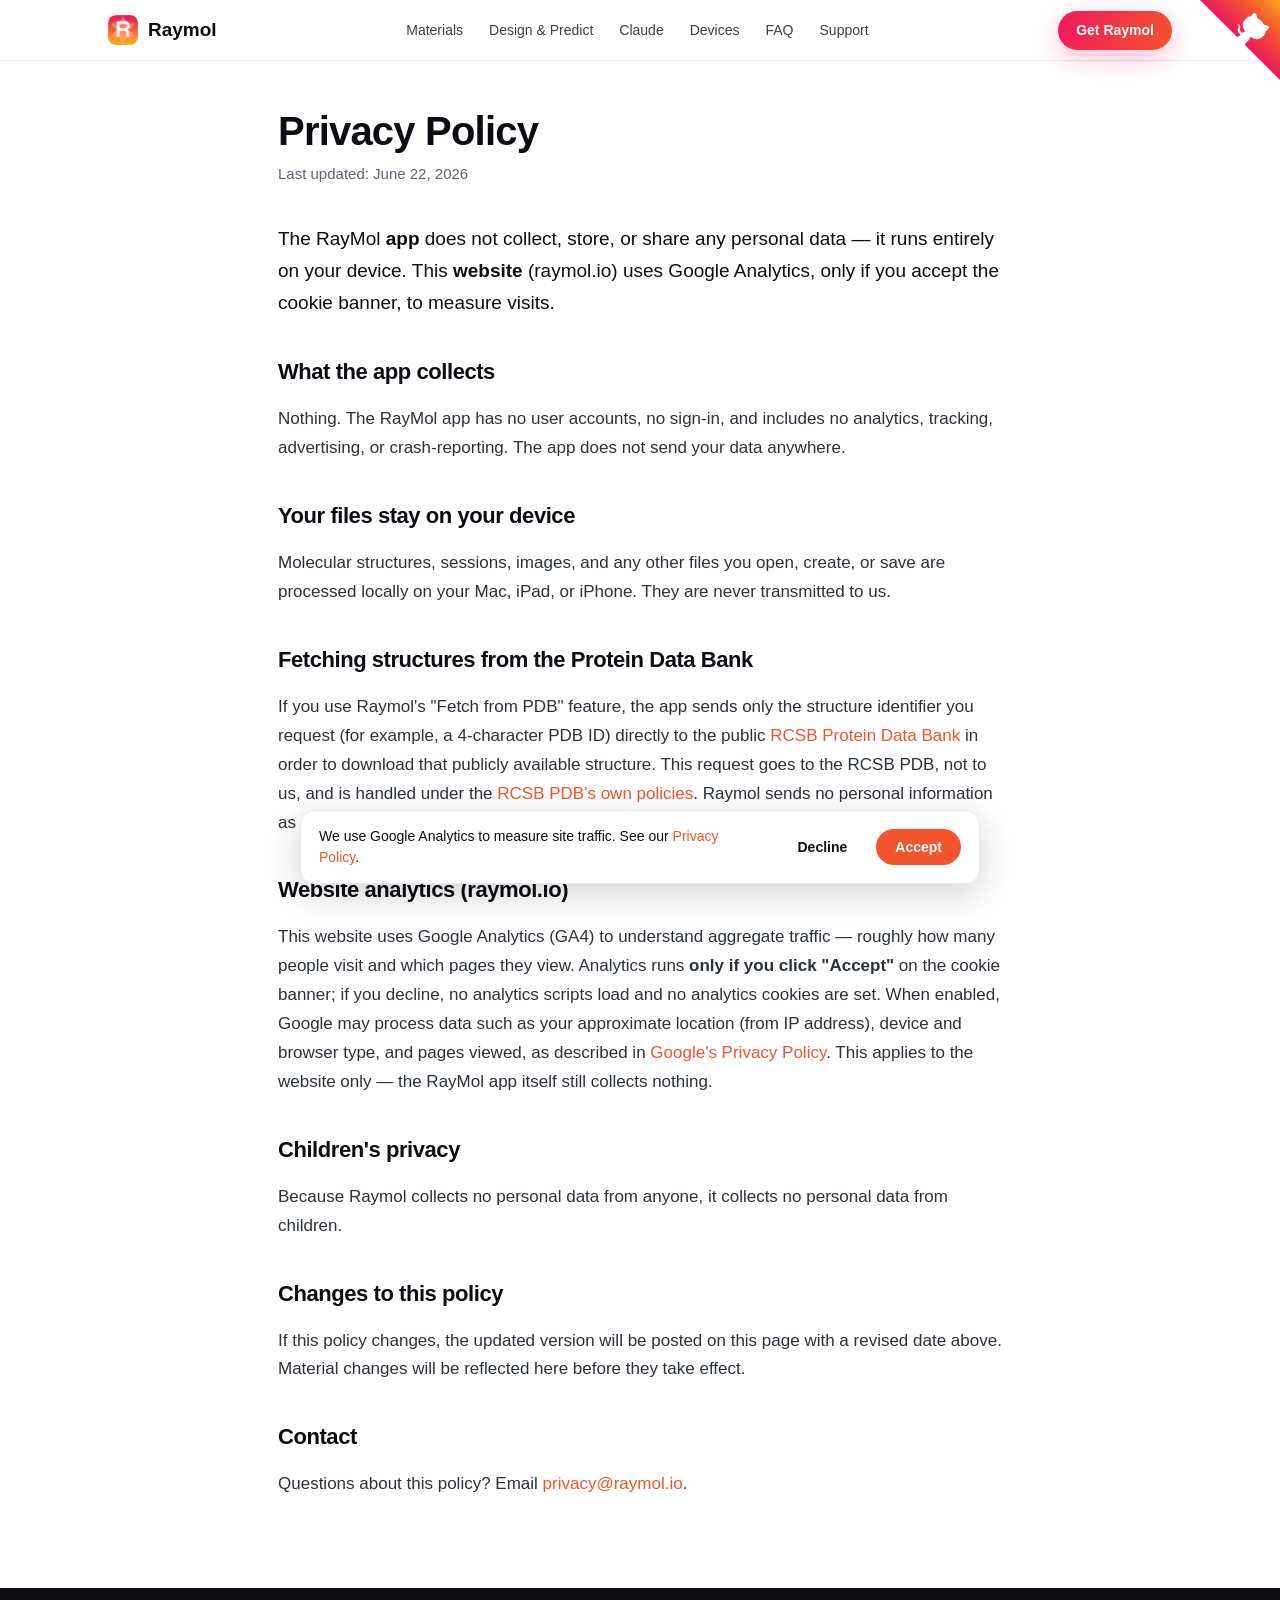
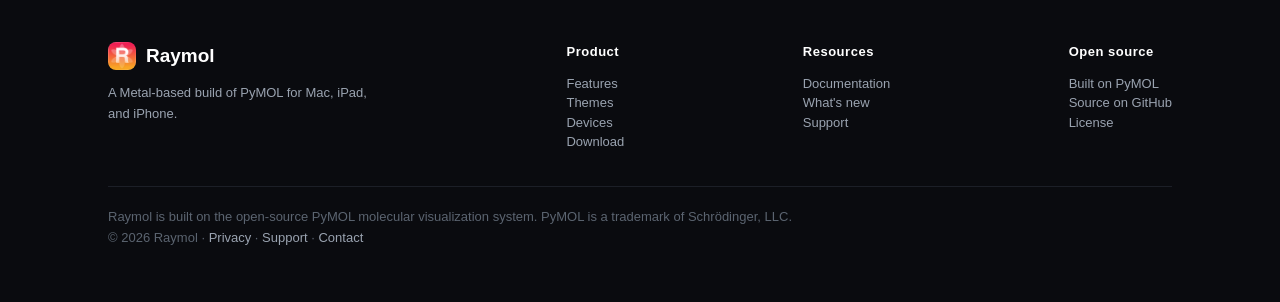
==== privacy.html @ d6398542 "Point the nav and footer at the new section order Nav: Materials, Design & Predict, Claude, Devices," ====
<!DOCTYPE html>
<html lang="en">
<head>
<meta charset="UTF-8">
<meta name="viewport" content="width=device-width, initial-scale=1">
<script>document.documentElement.classList.add('js')</script>
<title>Privacy Policy — Raymol</title>
<meta name="description" content="Raymol's privacy policy. Raymol does not collect any personal data.">
<link rel="canonical" href="https://raymol.io/privacy">
<meta name="theme-color" content="#F2542D">
<meta name="robots" content="index,follow">

<meta property="og:type" content="website">
<meta property="og:url" content="https://raymol.io/privacy">
<meta property="og:title" content="Privacy Policy — Raymol">
<meta property="og:description" content="Raymol's privacy policy. Raymol does not collect any personal data.">
<meta property="og:image" content="https://raymol.io/assets/og-image.png">
<meta property="og:image:width" content="1200">
<meta property="og:image:height" content="630">
<meta property="og:image:alt" content="Raymol — molecular visualization on Mac, iPad, and iPhone">
<meta property="og:site_name" content="Raymol">
<meta name="twitter:card" content="summary_large_image">
<meta name="twitter:title" content="Privacy Policy — Raymol">
<meta name="twitter:description" content="Raymol's privacy policy. Raymol does not collect any personal data.">
<meta name="twitter:image" content="https://raymol.io/assets/og-image.png">

<link rel="icon" type="image/png" href="assets/raymol-app-icon.png?v=2">
<link rel="apple-touch-icon" href="assets/apple-touch-icon.png">

<link rel="stylesheet" href="styles.css">
<style>
html,body{overflow-x:hidden;max-width:100%}
.legal{max-width:780px;margin:0 auto;padding:48px 28px 72px}
.legal h1{font-size:40px;line-height:1.1;margin:0 0 8px}
.legal .updated{color:var(--muted);font-size:15px;margin:0 0 36px}
.legal h2{font-size:22px;margin:36px 0 12px}
.legal p,.legal li{font-size:17px;line-height:1.7;color:#2b313b}
.legal ul{padding-left:22px;margin:12px 0}
.legal li{margin:6px 0}
.legal a{color:#F2542D}
.legal .lede{font-size:19px;color:var(--ink)}
@media(max-width:880px){.legal h1{font-size:32px}}
</style>
<script src="/analytics.js" defer></script>
</head>
<body>
<a class="skip-link" href="#main">Skip to content</a>

<a class="github-corner" href="https://github.com/javierbq/RayMol"
   aria-label="View the Raymol source on GitHub">
  <svg width="80" height="80" viewBox="0 0 250 250" aria-hidden="true" focusable="false">
    <defs><linearGradient id="gh-corner-grad" x1="1" y1="0" x2="0" y2="1">
      <stop offset="0%" stop-color="#F9A825"/>
      <stop offset="24%" stop-color="#F2542D"/>
      <stop offset="50%" stop-color="#F0185C"/>
    </linearGradient></defs>
    <path class="octo-bg" d="M0,0 L115,115 L130,115 L142,142 L250,250 L250,0 Z"/>
    <path class="octo-arm" d="M128.3,109.0 C113.8,99.7 119.0,89.6 119.0,89.6 C122.0,82.7 120.5,78.6 120.5,78.6 C119.2,72.0 123.4,76.3 123.4,76.3 C127.3,80.9 125.5,87.3 125.5,87.3 C122.9,97.6 130.6,101.9 134.4,103.2"/>
    <path class="octo-body" d="M115.0,115.0 C114.9,115.1 118.7,116.5 119.8,115.4 L133.7,101.6 C136.9,99.2 139.9,98.4 142.2,98.6 C133.8,88.0 127.5,74.4 143.8,58.0 C148.5,53.4 154.0,51.2 159.7,51.0 C160.3,49.4 163.2,43.6 171.4,40.1 C171.4,40.1 176.1,42.5 178.8,56.2 C183.1,58.6 187.2,61.8 190.9,65.4 C194.5,69.0 197.7,73.2 200.1,77.6 C213.8,80.2 216.3,84.9 216.3,84.9 C212.7,93.1 206.9,96.0 205.4,96.6 C205.1,102.4 203.0,107.8 198.3,112.5 C181.9,128.9 168.3,122.5 157.7,114.1 C157.9,116.9 156.7,120.9 152.7,124.9 L141.0,136.5 C139.8,137.7 141.6,141.9 141.8,141.8 Z"/>
  </svg>
</a>

<svg width="0" height="0" style="position:absolute"><defs>
  <linearGradient id="tile" x1="0" y1="0" x2="1" y2="1">
    <stop offset="0%" stop-color="#F0185C"/><stop offset="52%" stop-color="#F2542D"/><stop offset="100%" stop-color="#F9A825"/>
  </linearGradient>
  <g id="porb">
    <path d="M100 100 C 78 72 78 30 100 14 C 122 30 122 72 100 100 Z" fill="#fff" fill-opacity=".26" stroke="#fff" stroke-opacity=".88" stroke-width="2.5"/>
    <path d="M100 100 C 78 128 78 170 100 186 C 122 170 122 128 100 100 Z" fill="#fff" fill-opacity=".26" stroke="#fff" stroke-opacity=".88" stroke-width="2.5"/>
  </g>
  <symbol id="logo" viewBox="0 0 200 200">
    <rect width="200" height="200" rx="45" fill="url(#tile)"/>
    <use href="#porb" transform="rotate(0 100 100)"/><use href="#porb" transform="rotate(60 100 100)"/><use href="#porb" transform="rotate(120 100 100)"/>
    <text x="100" y="146" text-anchor="middle" font-family="-apple-system,Arial" font-weight="800" font-size="140" fill="#fff" stroke="#5A0A24" stroke-width="5">R</text>
  </symbol>
</defs></svg>

<nav aria-label="Primary"><div class="wrap">
  <a class="brand" href="/" style="text-decoration:none;color:inherit"><img class="ico" src="assets/raymol-app-icon.png?v=2" alt="Raymol"> Raymol</a>
  <div class="links" id="nav-links">
    <a href="/#materials">Materials</a><a href="/#design-predict">Design &amp; Predict</a><a href="/#ai-connect">Claude</a><a href="/#devices">Devices</a><a href="/#faq">FAQ</a><a href="/support">Support</a>
  </div>
  <button class="nav-toggle" aria-label="Menu" aria-expanded="false" aria-controls="nav-links">
    <span></span><span></span><span></span>
  </button>
  <a class="btn btn-primary" href="/#download" style="padding:9px 18px;font-size:14px;text-decoration:none">Get Raymol</a>
</div></nav>

<main id="main">
<article class="legal">
  <h1>Privacy Policy</h1>
  <p class="updated">Last updated: June 22, 2026</p>

  <p class="lede">The RayMol <strong>app</strong> does not collect, store, or share any personal data — it runs entirely on your device. This <strong>website</strong> (raymol.io) uses Google Analytics, only if you accept the cookie banner, to measure visits.</p>

  <h2>What the app collects</h2>
  <p>Nothing. The RayMol app has no user accounts, no sign-in, and includes no analytics, tracking, advertising, or crash-reporting. The app does not send your data anywhere.</p>

  <h2>Your files stay on your device</h2>
  <p>Molecular structures, sessions, images, and any other files you open, create, or save are processed locally on your Mac, iPad, or iPhone. They are never transmitted to us.</p>

  <h2>Fetching structures from the Protein Data Bank</h2>
  <p>If you use Raymol's "Fetch from PDB" feature, the app sends only the structure identifier you request (for example, a 4-character PDB ID) directly to the public <a href="https://www.rcsb.org/">RCSB Protein Data Bank</a> in order to download that publicly available structure. This request goes to the RCSB PDB, not to us, and is handled under the <a href="https://www.rcsb.org/pages/policies">RCSB PDB's own policies</a>. Raymol sends no personal information as part of this request.</p>

  <h2>Website analytics (raymol.io)</h2>
  <p>This website uses Google Analytics (GA4) to understand aggregate traffic — roughly how many people visit and which pages they view. Analytics runs <strong>only if you click "Accept"</strong> on the cookie banner; if you decline, no analytics scripts load and no analytics cookies are set. When enabled, Google may process data such as your approximate location (from IP address), device and browser type, and pages viewed, as described in <a href="https://policies.google.com/privacy">Google's Privacy Policy</a>. This applies to the website only — the RayMol app itself still collects nothing.</p>

  <h2>Children's privacy</h2>
  <p>Because Raymol collects no personal data from anyone, it collects no personal data from children.</p>

  <h2>Changes to this policy</h2>
  <p>If this policy changes, the updated version will be posted on this page with a revised date above. Material changes will be reflected here before they take effect.</p>

  <h2>Contact</h2>
  <p>Questions about this policy? Email <a href="mailto:privacy@raymol.io">privacy@raymol.io</a>.</p>
</article>
</main>

<footer><div class="wrap">
  <div class="cols">
    <div style="max-width:280px">
      <div class="brand" style="color:#fff"><img class="ico" style="width:28px;height:28px" src="assets/raymol-app-icon.png?v=2" alt="Raymol"> Raymol</div>
      <p style="margin-top:12px;line-height:1.6">A Metal-based build of PyMOL for Mac, iPad, and iPhone.</p>
    </div>
    <div><h4>Product</h4><a href="/#features">Features</a><br><a href="/#themes">Themes</a><br><a href="/#devices">Devices</a><br><a href="/#download">Download</a></div>
    <div><h4>Resources</h4>Documentation<br><a href="https://github.com/javierbq/RayMol/releases/tag/v1.12.0">What's new</a><br><a href="/support">Support</a></div>
    <div><h4>Open source</h4><a href="https://github.com/schrodinger/pymol-open-source">Built on PyMOL</a><br><a href="https://github.com/javierbq/raymol">Source on GitHub</a><br>License</div>
  </div>
  <div class="credit">
    Raymol is built on the open-source PyMOL molecular visualization system. PyMOL is a trademark of Schrödinger, LLC.<br>
    © 2026 Raymol · <a href="/privacy">Privacy</a> · <a href="/support">Support</a> · <a href="mailto:support@raymol.io">Contact</a>
  </div>
</div></footer>

<script src="main.js" defer></script>
</body>
</html>
---- styles.css ----
:root{
    --ink:#0b0d12; --muted:#5b6470; --line:#e6e8ec;
    --bg:#ffffff; --bg2:#f6f7f9; --darkpanel:#0a0b0f;
    --rose:#F0185C; --coral:#F2542D; --gold:#F9A825; --maroon:#5A0A24;
    --grad:linear-gradient(110deg,#F0185C 0%,#F2542D 52%,#F9A825 100%);
  }
  *{box-sizing:border-box}
  html{scroll-behavior:smooth;overflow-x:hidden}
  body{margin:0;background:var(--bg);color:var(--ink);overflow-x:hidden;
    font-family:-apple-system,BlinkMacSystemFont,"SF Pro Display","Helvetica Neue",Arial,sans-serif;
    -webkit-font-smoothing:antialiased;line-height:1.5}
  .wrap{max-width:1120px;margin:0 auto;padding:0 28px}
  a{color:inherit;text-decoration:none}
  a:focus-visible,button:focus-visible,summary:focus-visible{outline:3px solid #C21D4B;outline-offset:2px;border-radius:6px}
  .grad-text{background:var(--grad);-webkit-background-clip:text;background-clip:text;color:transparent}
  .btn{display:inline-flex;align-items:center;gap:8px;border-radius:999px;font-weight:600;font-size:15px;padding:12px 22px;cursor:pointer;border:0}
  .btn-primary{background:linear-gradient(110deg,#F0185C,#F2542D);color:#fff;box-shadow:0 8px 24px rgba(240,24,92,.28)}
  .kicker{font-size:12px;font-weight:700;letter-spacing:.14em;text-transform:uppercase;color:#C21D4B}
  h1,h2,h3{letter-spacing:-.02em;margin:0}
  section{padding:96px 0}
  .media{position:relative;border-radius:16px;overflow:hidden;background:#0a0b0f}
  .media img{display:block;width:100%;height:auto}
  .media--empty{border:2px dashed #c7ccd4;background:repeating-linear-gradient(45deg,#fafbfc,#fafbfc 12px,#f1f3f6 12px,#f1f3f6 24px);min-height:320px;display:flex;align-items:center;justify-content:center;text-align:center;color:#8a93a0;font-size:13px;padding:18px}
  .media--empty b{color:#5b6470}
  .node{position:absolute;border-radius:50%}

  .store-badge{display:inline-block}
  .store-badge img{height:54px;width:auto;display:block}
  .store-badge.soon{opacity:.45;pointer-events:none}

  /* DOWNLOAD / INSTALL CHANNELS */
  .dl-grid{display:grid;grid-template-columns:repeat(3,1fr);gap:22px;margin-top:44px}
  .dl-card{min-width:0;border:1px solid var(--line);border-radius:16px;padding:26px 24px;background:#fff;display:flex;flex-direction:column;align-items:center;text-align:center;gap:10px}
  .dl-card h3{font-size:18px;margin:0}
  .dl-card>p{font-size:14px;color:var(--muted);margin:0;flex:1 0 auto;min-height:40px}
  .mcp-badge{display:inline-flex;align-items:center;gap:6px;font-size:11.5px;font-weight:700;letter-spacing:.03em;padding:4px 11px;border-radius:999px;color:#C21D4B;background:rgba(240,24,92,.08);border:1px solid rgba(240,24,92,.22)}
  .dl-card .store-badge{margin-top:4px}
  .dl-card .store-badge img{height:52px}
  .dl-card .btn{margin-top:4px}
  .brew{display:flex;align-items:stretch;gap:8px;width:100%;margin-top:4px}
  .brew code{flex:1 1 auto;min-width:0;background:var(--bg2);border:1px solid var(--line);border-radius:10px;padding:11px 12px;font-family:ui-monospace,SFMono-Regular,Menlo,monospace;font-size:12.5px;color:var(--ink);overflow-x:auto;white-space:nowrap}
  .brew-copy{flex:0 0 auto;border:1px solid var(--line);background:#fff;border-radius:10px;padding:0 14px;font-size:13px;font-weight:600;cursor:pointer;color:var(--ink);transition:color .15s,border-color .15s}
  .brew-copy:hover{border-color:var(--coral);color:var(--coral)}
  .brew-copy.copied{border-color:#157347;color:#157347}
  .dl-note{max-width:720px;margin:30px auto 0;text-align:center;font-size:14.5px;color:var(--muted);line-height:1.65}
  .dl-note b{color:var(--ink)}
  @media(max-width:880px){.dl-grid{grid-template-columns:1fr}.dl-card>p{min-height:0}}
  /* one labelled group per platform — the label reuses .kicker */
  .dl-group{margin-top:44px}
  .dl-group .kicker{text-align:center}
  .dl-group .dl-grid{margin-top:18px}
  .dl-single{max-width:520px;margin:18px auto 0}
  .cta-soon{display:flex;flex-direction:column;align-items:center;gap:14px;margin-top:30px}
  .cta-soon .cta-row{margin-top:0}
  .soon-pill{display:inline-block;padding:8px 18px;border-radius:999px;font-size:14px;font-weight:700;letter-spacing:.03em;background:linear-gradient(110deg,#F0185C,#F2542D);color:#fff;box-shadow:0 8px 24px rgba(240,24,92,.25)}
  .launch-pill{text-decoration:none;transition:transform .2s ease,box-shadow .2s ease}
  .launch-pill:hover,.launch-pill:focus-visible{transform:translateY(-2px);box-shadow:0 12px 30px rgba(240,24,92,.32)}
  .soon-note{font-size:13px;color:#8a93a0}
  .other-install{color:var(--coral);font-weight:600}
  .other-install:hover{text-decoration:underline}

  .supporters{display:flex;flex-wrap:wrap;align-items:center;justify-content:center;gap:44px;margin-top:30px}
  .supporter{display:inline-flex;align-items:center;transition:transform .25s ease}
  .supporter:hover,.supporter:focus-visible{transform:translateY(-2px)}
  .supporter img{height:72px;width:auto;display:block}
  @media(max-width:600px){.supporter img{height:56px}}

  nav{position:sticky;top:0;z-index:50;background:rgba(255,255,255,.8);backdrop-filter:saturate(180%) blur(14px);border-bottom:1px solid var(--line)}
  nav .wrap{display:flex;align-items:center;justify-content:space-between;height:60px}
  nav .links{display:flex;gap:26px;font-size:14px;color:#3a3f48}
  nav .links a:hover{color:var(--rose)}
  .brand{display:flex;align-items:center;gap:10px;font-weight:700;font-size:19px}
  .brand .ico{width:30px;height:30px;border-radius:8px}
  .skip-link{position:absolute;left:-999px;top:0;background:#fff;color:var(--ink);padding:10px 16px;z-index:100;border-radius:0 0 8px 0}
  .skip-link:focus{left:0}
  .nav-toggle{display:none;background:none;border:0;cursor:pointer;width:40px;height:40px;flex-direction:column;gap:5px;justify-content:center;align-items:center}
  .nav-toggle span{width:22px;height:2px;background:var(--ink);border-radius:2px;transition:.2s}
  .nav-toggle[aria-expanded="true"] span:nth-child(1){transform:translateY(7px) rotate(45deg)}
  .nav-toggle[aria-expanded="true"] span:nth-child(2){opacity:0}
  .nav-toggle[aria-expanded="true"] span:nth-child(3){transform:translateY(-7px) rotate(-45deg)}
  @media(max-width:820px){
    .nav-toggle{display:flex}
    nav .links{position:absolute;top:60px;left:0;right:0;background:#fff;border-bottom:1px solid var(--line);flex-direction:column;gap:0;padding:8px 0;display:none}
    nav .links.open{display:flex}
    nav .links a{padding:13px 28px}
  }

  /* GITHUB CORNER — fixed wedge linking to the source repo.
     Sits above the sticky nav (z-index 50) and reserves room in the nav so the
     "Get Raymol" CTA never slides underneath it. See
     docs/superpowers/specs/2026-08-05-github-corner-design.md */
  .github-corner{position:fixed;top:0;right:0;z-index:60;line-height:0}
  .github-corner svg{display:block;border:0;color:#fff}
  .github-corner .octo-bg{fill:url(#gh-corner-grad) #F2542D}
  .github-corner .octo-arm,.github-corner .octo-body{fill:currentColor}
  .github-corner .octo-arm{transform-origin:130px 106px}
  .github-corner:hover .octo-arm,
  .github-corner:focus-visible .octo-arm{animation:octocat-wave 560ms ease-in-out}
  /* global a:focus-visible uses outline-offset:2px, which draws off-screen at the
     viewport corner and gets clipped; pull it inside the wedge instead */
  .github-corner:focus-visible{outline-offset:-6px}
  @keyframes octocat-wave{0%,100%{transform:rotate(0)}
    20%,60%{transform:rotate(-25deg)}40%,80%{transform:rotate(10deg)}}
  /* .wrap clears an 80px corner only at >=1224px: it is border-box, so above
     1120px the CTA's right edge sits at (vw-1120)/2 + 28 from the viewport edge. */
  @media(max-width:1223px){nav .wrap{padding-right:108px}}
  /* 960, not the nav's own 820: the nav's one-line content is 800px, so it can only
     afford the 108px reservation above ~936px. Hiding at 820 wraps every link. */
  @media(max-width:960px){.github-corner{display:none}nav .wrap{padding-right:28px}}
  @media(prefers-reduced-motion:reduce){.github-corner .octo-arm{animation:none!important}}

  .hero{padding:72px 0 40px;text-align:center}
  .hero h1{font-size:60px;font-weight:800;line-height:1.05;margin:18px 0 0}
  .hero p.lead{font-size:21px;color:var(--muted);max-width:680px;margin:18px auto 0}
  .cta-row{display:flex;gap:14px;justify-content:center;flex-wrap:wrap;margin-top:30px}
  /* like .cta-row, but centres store badges on the buttons' centre line */
  .cta-dl{display:flex;gap:14px;justify-content:center;align-items:center;flex-wrap:wrap;margin-top:30px}
  .cta-dl .soon-note{flex:1 0 100%;text-align:center;margin-top:0}
  .freenote{margin-top:14px;font-size:13px;color:#8a93a0}
  .hero-shot{margin-top:54px}
  /* hero visual: the Materials loop; playback is initVideos() in main.js */
  .hero-video{position:relative;aspect-ratio:16/9;border-radius:16px;overflow:hidden;border:1px solid #1c1f27;box-shadow:0 40px 90px rgba(11,13,18,.34);background:#000}
  .hero-video video{display:block;width:100%;height:100%;object-fit:cover}
  .theme-carousel{position:relative;aspect-ratio:2400/1600;border-radius:16px;overflow:hidden;border:1px solid #1c1f27;box-shadow:0 40px 90px rgba(11,13,18,.34);background:#0a0b0f}
  .tc-slide{position:absolute;inset:0;width:100%;height:100%;object-fit:cover;display:block;opacity:0;transition:opacity .9s ease}
  .tc-slide.active{opacity:1}
  .tc-label{position:absolute;top:16px;left:16px;z-index:4;font-size:12px;font-weight:700;letter-spacing:.1em;text-transform:uppercase;padding:6px 13px;border-radius:999px;background:rgba(10,11,15,.62);color:#fff;border:1px solid rgba(255,255,255,.22);backdrop-filter:blur(6px)}
  .tc-dots{position:absolute;bottom:16px;left:50%;transform:translateX(-50%);z-index:4;display:flex;gap:9px}
  .tc-dot{width:9px;height:9px;border-radius:50%;padding:0;cursor:pointer;border:1px solid rgba(255,255,255,.55);background:rgba(255,255,255,.28);transition:background .2s}
  .tc-dot.active{background:#fff}
  @media(prefers-reduced-motion:reduce){.tc-slide{transition:none}}
  .device{background:var(--darkpanel);border-radius:20px;padding:10px;box-shadow:0 40px 90px rgba(11,13,18,.28);border:1px solid #1c1f27}
  .device .bar{display:flex;gap:6px;padding:8px 10px}
  .device .bar i{width:10px;height:10px;border-radius:50%;display:inline-block;background:#33363d}
  .viewport{height:380px;border-radius:12px;position:relative;overflow:hidden;background:radial-gradient(120% 100% at 65% 25%,#15233f 0%,#0a0b0f 62%)}
  @media(max-width:880px){.hero h1{font-size:42px}}

  .trust{background:var(--bg2);border-top:1px solid var(--line);border-bottom:1px solid var(--line);padding:34px 0}
  .trust .row{display:flex;align-items:center;justify-content:center;gap:42px;flex-wrap:wrap;color:#5b6470;font-size:14px;font-weight:500}
  .trust b{color:var(--ink)}

  /* HIGHLIGHTS BENTO — four tiles under the hero, each a link down to its section */
  .hl-grid{display:grid;grid-template-columns:repeat(4,1fr);gap:18px}
  .hl-tile{min-width:0;display:flex;flex-direction:column;border:1px solid var(--line);border-radius:16px;overflow:hidden;background:#fff;transition:transform .2s ease,box-shadow .2s ease}
  .hl-tile:hover,.hl-tile:focus-visible{transform:translateY(-3px);box-shadow:0 14px 34px rgba(11,13,18,.14)}
  .hl-tile img{display:block;width:100%;height:auto;aspect-ratio:4/3;object-fit:cover;background:var(--darkpanel)}
  .hl-tile--ui img{object-fit:contain;background:var(--bg2);padding:14px}
  .hl-body{display:flex;flex-direction:column;gap:4px;padding:14px 16px 16px}
  .hl-title{font-weight:700;font-size:16px;color:var(--ink)}
  .hl-line{font-size:13.5px;color:var(--muted)}
  .hl-note{font-size:12px;color:#8a93a0}
  .hl-trust{margin:22px 0 0;text-align:center;font-size:13px;color:#8a93a0}
  @media(max-width:1000px){.hl-grid{grid-template-columns:repeat(2,1fr)}}
  @media(max-width:560px){.hl-grid{grid-template-columns:1fr}}
  @media(prefers-reduced-motion:reduce){.hl-tile{transition:none}.hl-tile:hover,.hl-tile:focus-visible{transform:none}}

  /* DEVICE LINEUP */
  .lineup{display:flex;align-items:flex-end;justify-content:center;gap:0;margin-top:56px;min-height:330px}
  .scene{position:absolute;inset:0;background:radial-gradient(130% 120% at 60% 20%,#16243f,#0a0b0f 60%)}
  .scene .g1{width:46%;height:46%;left:30%;top:18%;background:radial-gradient(circle at 35% 30%,#ff9a6a,#F0185C);box-shadow:0 0 50px #F0185C66}
  .scene .g2{width:28%;height:28%;left:14%;top:48%;background:radial-gradient(circle at 35% 30%,#ffd07a,#F2542D);box-shadow:0 0 36px #F2542D66}
  .laptop{position:relative;z-index:1}
  .laptop .screen{width:430px;height:268px;background:#0a0b0f;border:12px solid #1a1c22;border-bottom:none;border-radius:16px 16px 0 0;overflow:hidden;position:relative}
  .laptop .base{width:494px;height:16px;margin-left:-32px;background:linear-gradient(#d4d8df,#a7adb8);border-radius:0 0 10px 10px;position:relative}
  .laptop .base:after{content:"";position:absolute;top:0;left:50%;transform:translateX(-50%);width:90px;height:7px;background:#8a909c;border-radius:0 0 8px 8px}
  .ipad{position:relative;z-index:2;margin-left:-46px;margin-bottom:6px}
  .ipad .screen{width:212px;height:286px;background:#0a0b0f;border:11px solid #1a1c22;border-radius:22px;overflow:hidden;position:relative}
  .iphone{position:relative;z-index:3;margin-left:-40px;margin-bottom:6px}
  .iphone .screen{width:128px;height:268px;background:#0a0b0f;border:9px solid #1a1c22;border-radius:26px;overflow:hidden;position:relative}
  .iphone .notch{position:absolute;z-index:4;top:6px;left:50%;transform:translateX(-50%);width:46px;height:13px;background:#000;border-radius:9px}
  .full-badge{display:inline-flex;align-items:center;gap:8px;background:#fff;border:1px solid var(--line);box-shadow:0 6px 20px rgba(11,13,18,.08);border-radius:999px;padding:8px 16px;font-weight:600;font-size:14px;color:var(--ink)}
  .full-badge .dot{width:9px;height:9px;border-radius:50%;background:var(--grad)}
  .reqs{display:flex;justify-content:center;gap:36px;flex-wrap:wrap;margin-top:42px;font-size:13px;color:var(--muted)}
  .reqs b{color:var(--ink)}
  @media(max-width:880px){.lineup{transform:scale(.72);transform-origin:top center;margin-bottom:-80px}}
  @media(max-width:600px){.lineup{transform:scale(.46);transform-origin:top center;margin-bottom:-150px}}

  /* COMPARISON */
  .compare{background:var(--darkpanel);color:#fff}
  .compare-slider{position:relative;height:440px;border-radius:18px;overflow:hidden;border:1px solid #20242e;margin-top:40px;touch-action:none;user-select:none;-webkit-user-select:none}
  .compare-after,.compare-before{position:absolute;inset:0}
  .compare-before{clip-path:inset(0 calc(100% - var(--pos)) 0 0)}
  .compare-art{position:absolute;inset:0}
  .compare-art img{pointer-events:none;user-select:none;-webkit-user-select:none;-webkit-user-drag:none}
  .compare-divider{position:absolute;top:0;bottom:0;left:var(--pos);width:2px;background:#fff;transform:translateX(-1px);pointer-events:none}
  .compare-handle{position:absolute;top:50%;left:var(--pos);transform:translate(-50%,-50%);width:44px;height:44px;border-radius:50%;background:var(--grad);color:#fff;display:flex;align-items:center;justify-content:center;font-size:18px;cursor:ew-resize;box-shadow:0 4px 16px rgba(0,0,0,.4);touch-action:none}
  .compare-handle:focus-visible{outline:3px solid #fff;outline-offset:2px}
  .tag{position:absolute;top:16px;z-index:5;font-size:12px;font-weight:700;letter-spacing:.1em;text-transform:uppercase;padding:6px 12px;border-radius:999px}
  .tag.ry{right:16px;background:rgba(255,255,255,.10);color:#fff;border:1px solid rgba(255,255,255,.25)}
  .tag.py{left:16px;background:#2a2c25;color:#b9bcae;border:1px solid #4a4d40}
  /* AFTER (Raymol): glossy + shadow + AO */
  .ry-art{background:radial-gradient(120% 110% at 60% 25%,#1a2c4d,#0a0b0f 62%)}
  /* BEFORE (PyMOL): flat, matte, aliased, no shadow */
  .py-art{background:#3a3d33}
  .sph-flat{position:absolute;border-radius:50%;image-rendering:pixelated}
  .sph-pbr{position:absolute;border-radius:50%}
  .floor-shadow{position:absolute;border-radius:50%;filter:blur(10px);background:rgba(0,0,0,.55)}
  @media(max-width:880px){.compare-slider{height:300px}}

  /* COMPARISON CAROUSEL */
  .carousel{position:relative;margin-top:36px}
  .carousel-viewport{position:relative}
  .carousel-slide{display:none}
  .carousel-slide.active{display:block}
  .slide-label{text-align:center;color:#fff;font-size:14px;font-weight:600;letter-spacing:.03em;opacity:.85;margin-bottom:14px}
  .carousel .compare-slider{margin-top:0}
  .carousel-arrow{position:absolute;top:56%;transform:translateY(-50%);z-index:9;width:46px;height:46px;border-radius:50%;border:1px solid rgba(255,255,255,.28);background:rgba(10,11,15,.55);backdrop-filter:blur(6px);color:#fff;font-size:24px;line-height:1;cursor:pointer;display:flex;align-items:center;justify-content:center}
  .carousel-arrow:hover{background:rgba(10,11,15,.85)}
  .carousel-arrow.prev{left:-14px}
  .carousel-arrow.next{right:-14px}
  .carousel-dots{display:flex;gap:9px;justify-content:center;margin-top:20px}
  .carousel-dots .dot{width:9px;height:9px;padding:0;border:0;border-radius:50%;background:rgba(255,255,255,.3);cursor:pointer;transition:background .2s}
  .carousel-dots .dot.active{background:var(--gold)}
  .carousel-dots .dot:focus-visible,.carousel-arrow:focus-visible{outline:2px solid #fff;outline-offset:2px}
  @media(max-width:880px){.carousel-arrow.prev{left:2px}.carousel-arrow.next{right:2px}}

  .feat{display:grid;grid-template-columns:1fr 1fr;gap:56px;align-items:center}
  .feat.flip .txt{order:2}
  .feat h2{font-size:38px;font-weight:800;margin-top:12px;line-height:1.1}
  .feat p{font-size:17px;color:var(--muted);margin-top:16px}
  .feat .media{min-height:0}

  /* MATERIALS (1.12) — four image cards, then a .feat row for the Inspector */
  .mat-grid{display:grid;grid-template-columns:repeat(4,1fr);gap:22px;margin-top:40px}
  .mat-card{min-width:0;border:1px solid var(--line);border-radius:16px;overflow:hidden;background:#fff}
  .mat-card img{display:block;width:100%;height:auto;aspect-ratio:4/3;object-fit:cover;background:var(--darkpanel)}
  .mat-body{padding:18px 20px 22px}
  .mat-body h3{font-size:17px}
  .mat-body p{font-size:14px;color:var(--muted);margin-top:8px}
  .mat-controls{margin-top:72px}
  .mat-controls h3{font-size:32px;font-weight:800;margin-top:12px;line-height:1.1}
  @media(max-width:1000px){.mat-grid{grid-template-columns:repeat(2,1fr)}}
  @media(max-width:560px){.mat-grid{grid-template-columns:1fr}.mat-controls{margin-top:48px}}

  /* DESIGN & PREDICT — a dark band like .compare, holding two tool cards */
  .tools{background:var(--darkpanel);color:#fff}
  .tools-h2{font-size:38px;font-weight:800;color:#fff;margin-top:10px}
  .tool-grid{display:grid;grid-template-columns:1fr 1fr;gap:26px;margin-top:44px}
  .tool-card{min-width:0;border:1px solid #20242e;border-radius:18px;overflow:hidden;background:#12141b}
  .tool-card img{display:block;width:100%;height:auto;border-bottom:1px solid #20242e}
  .tool-body{padding:24px 26px 28px}
  .tool-tag{font-size:12px;font-weight:700;letter-spacing:.08em;text-transform:uppercase;color:var(--gold)}
  .tool-body h3{font-size:22px;margin-top:10px;color:#fff}
  .tool-body p{font-size:15px;color:#aeb6c2;margin-top:10px}
  .tool-facts{list-style:none;margin:18px 0 0;padding:0;display:flex;flex-direction:column;gap:9px;font-size:13.5px;color:#cfd5de}
  .tool-facts li{position:relative;padding-left:20px}
  .tool-facts li::before{content:"";position:absolute;left:0;top:.5em;width:8px;height:8px;border-radius:50%;background:var(--grad)}
  .tools-note{max-width:720px;margin:30px auto 0;text-align:center;font-size:14px;color:#8a93a0;line-height:1.65}
  @media(max-width:880px){.tool-grid{grid-template-columns:1fr}}
  @media(max-width:560px){.tools-h2{font-size:30px}.tool-body{padding:20px 20px 24px}}

  /* THEMES */
  .themes-grid{display:grid;grid-template-columns:repeat(4,1fr);gap:22px;margin-top:44px}
  .theme-card{margin:0;text-align:center}
  .theme-card img{width:100%;height:auto;border-radius:18px;border:1px solid var(--line);box-shadow:0 12px 30px rgba(11,13,18,.14);display:block}
  .theme-card figcaption{margin-top:12px;font-size:14px;font-weight:600;color:var(--ink)}
  @media(max-width:880px){.themes-grid{grid-template-columns:repeat(2,1fr);gap:18px}}
  @media(max-width:880px){.feat{grid-template-columns:1fr;gap:28px}.feat.flip .txt{order:0}}

  .grid3{display:grid;grid-template-columns:repeat(3,1fr);gap:22px;margin-top:44px}
  .card{border:1px solid var(--line);border-radius:16px;padding:24px;background:#fff}
  .card .ic{width:42px;height:42px;border-radius:11px;background:var(--grad);display:flex;align-items:center;justify-content:center;color:#fff;font-size:20px}
  .card h3{font-size:18px;margin-top:16px}
  .card p{font-size:14px;color:var(--muted);margin-top:8px}
  @media(max-width:880px){.grid3{grid-template-columns:1fr}}

  .raymond{background:var(--darkpanel);color:#fff}
  .raymond .inner{display:grid;grid-template-columns:1fr 1fr;gap:56px;align-items:center}
  .raymond h2{font-size:40px;font-weight:800;color:#fff}
  .raymond p{color:#aeb6c2;font-size:17px;margin-top:16px}
  .chatmock{background:#12141b;border:1px solid #222633;border-radius:16px;padding:18px}
  .bubble{border-radius:14px;padding:11px 14px;font-size:14px;margin:8px 0;max-width:88%}
  .bubble.me{background:var(--grad);color:#fff;margin-left:auto}
  .bubble.ai{background:#1d2230;color:#e7ebf2}
  .chip{display:inline-block;border:1px solid #2a3040;color:#aeb6c2;border-radius:999px;padding:5px 11px;font-size:12px;margin:4px 4px 0 0}
  @media(max-width:880px){.raymond .inner{grid-template-columns:1fr;gap:28px}}

  .faq{max-width:780px;margin:40px auto 0}
  .qa{border-top:1px solid var(--line);padding:0}
  .qa summary{list-style:none;cursor:pointer;padding:22px 0;font-size:18px;font-weight:600;display:flex;justify-content:space-between;align-items:center}
  .qa summary::-webkit-details-marker{display:none}
  .qa summary::after{content:"+";font-weight:400;font-size:24px;color:var(--coral)}
  .qa[open] summary::after{content:"–"}
  .qa p{color:var(--muted);font-size:15px;margin:0 0 22px}

  .final{text-align:center;background:var(--bg2);border-top:1px solid var(--line)}
  .final h2{font-size:44px;font-weight:800}
  .final .grad-tile{display:inline-block;margin:0 auto 24px;width:84px;height:84px;filter:drop-shadow(0 12px 26px rgba(240,24,92,.28))}

  footer{background:#0a0b0f;color:#9aa3b0;font-size:13px;padding:54px 0}
  footer .cols{display:flex;justify-content:space-between;gap:40px;flex-wrap:wrap}
  footer a{color:#9aa3b0}footer a:hover{color:#fff}
  footer h4{color:#fff;font-size:13px;margin:0 0 12px;letter-spacing:.04em}
  .credit{margin-top:34px;padding-top:20px;border-top:1px solid #1c1f27;color:#5b6470;line-height:1.6}

/* Scroll-reveal — gated on .js so all content is fully visible without JavaScript */
.js .reveal{opacity:0;transform:translateY(18px);transition:opacity .6s ease,transform .6s ease}
.js .reveal.in{opacity:1;transform:none}
@media(prefers-reduced-motion:reduce){.js .reveal{opacity:1;transform:none;transition:none}}
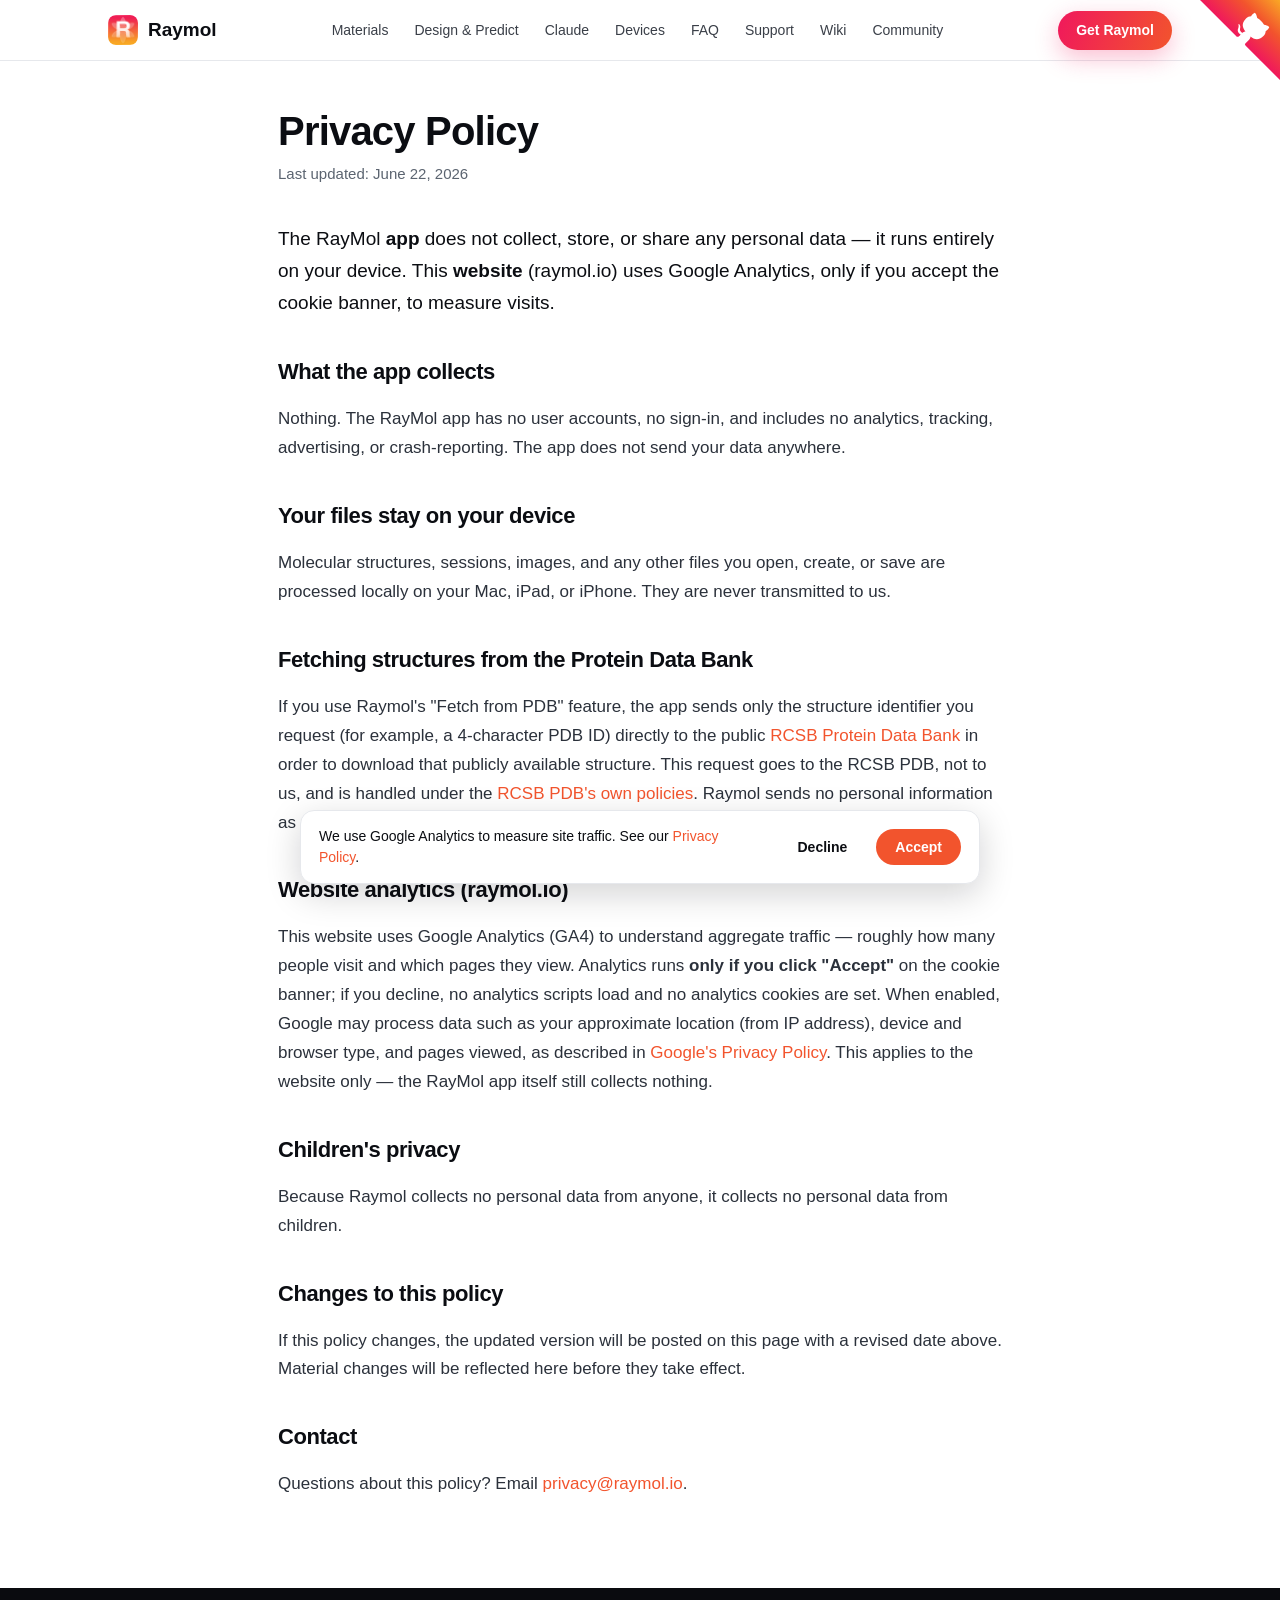
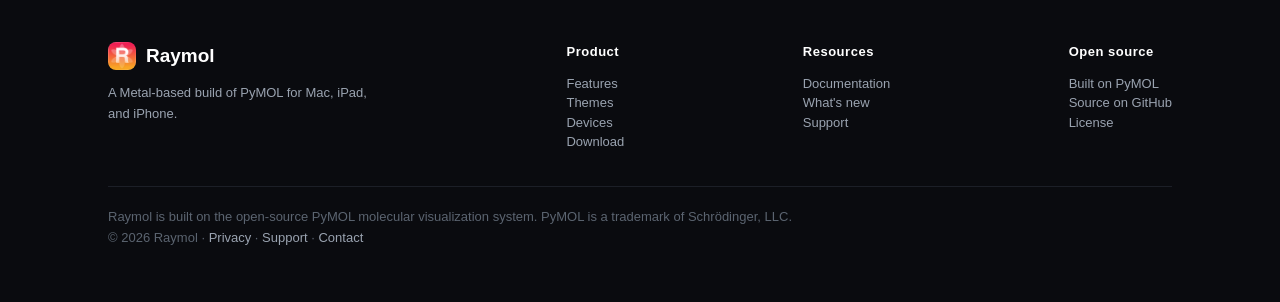
==== commit 05f68ede: "Merge main into agent/wiki-navigation Resolve conflicts with the 1.12.0 homepage reorganization: kee" ====
--- a/privacy.html
+++ b/privacy.html
@@ -27,9 +27,9 @@
 <link rel="icon" type="image/png" href="assets/raymol-app-icon.png?v=2">
 <link rel="apple-touch-icon" href="assets/apple-touch-icon.png">
 
-<link rel="stylesheet" href="styles.css">
+<link rel="stylesheet" href="styles.css?v=1.12.0">
 <style>
-html,body{overflow-x:hidden;max-width:100%}
+html,body{overflow-x:hidden;overflow-x:clip;max-width:100%}
 .legal{max-width:780px;margin:0 auto;padding:48px 28px 72px}
 .legal h1{font-size:40px;line-height:1.1;margin:0 0 8px}
 .legal .updated{color:var(--muted);font-size:15px;margin:0 0 36px}
@@ -78,7 +78,7 @@
 <nav aria-label="Primary"><div class="wrap">
   <a class="brand" href="/" style="text-decoration:none;color:inherit"><img class="ico" src="assets/raymol-app-icon.png?v=2" alt="Raymol"> Raymol</a>
   <div class="links" id="nav-links">
-    <a href="/#materials">Materials</a><a href="/#design-predict">Design &amp; Predict</a><a href="/#ai-connect">Claude</a><a href="/#devices">Devices</a><a href="/#faq">FAQ</a><a href="/support">Support</a>
+    <a href="/#materials">Materials</a><a href="/#design-predict">Design &amp; Predict</a><a href="/#ai-connect">Claude</a><a href="/#devices">Devices</a><a href="/#faq">FAQ</a><a href="/support">Support</a><a href="https://github.com/javierbq/RayMol/tree/master/docs/src/content/docs">Wiki</a><a href="/community">Community</a>
   </div>
   <button class="nav-toggle" aria-label="Menu" aria-expanded="false" aria-controls="nav-links">
     <span></span><span></span><span></span>
@@ -123,7 +123,7 @@
       <p style="margin-top:12px;line-height:1.6">A Metal-based build of PyMOL for Mac, iPad, and iPhone.</p>
     </div>
     <div><h4>Product</h4><a href="/#features">Features</a><br><a href="/#themes">Themes</a><br><a href="/#devices">Devices</a><br><a href="/#download">Download</a></div>
-    <div><h4>Resources</h4>Documentation<br><a href="https://github.com/javierbq/RayMol/releases/tag/v1.12.0">What's new</a><br><a href="/support">Support</a></div>
+    <div><h4>Resources</h4><a href="https://github.com/javierbq/RayMol/tree/master/docs/src/content/docs">Documentation</a><br><a href="https://github.com/javierbq/RayMol/releases/tag/v1.12.0">What's new</a><br><a href="/support">Support</a></div>
     <div><h4>Open source</h4><a href="https://github.com/schrodinger/pymol-open-source">Built on PyMOL</a><br><a href="https://github.com/javierbq/raymol">Source on GitHub</a><br>License</div>
   </div>
   <div class="credit">
@@ -132,6 +132,6 @@
   </div>
 </div></footer>
 
-<script src="main.js" defer></script>
+<script src="main.js?v=1.12.0" defer></script>
 </body>
 </html>
--- a/styles.css
+++ b/styles.css
@@ -5,8 +5,8 @@
     --grad:linear-gradient(110deg,#F0185C 0%,#F2542D 52%,#F9A825 100%);
   }
   *{box-sizing:border-box}
-  html{scroll-behavior:smooth;overflow-x:hidden}
-  body{margin:0;background:var(--bg);color:var(--ink);overflow-x:hidden;
+  html{scroll-behavior:smooth;overflow-x:hidden;overflow-x:clip;scroll-padding-top:64px}
+  body{margin:0;background:var(--bg);color:var(--ink);overflow-x:hidden;overflow-x:clip;
     font-family:-apple-system,BlinkMacSystemFont,"SF Pro Display","Helvetica Neue",Arial,sans-serif;
     -webkit-font-smoothing:antialiased;line-height:1.5}
   .wrap{max-width:1120px;margin:0 auto;padding:0 28px}
@@ -118,8 +118,8 @@
   .cta-dl .soon-note{flex:1 0 100%;text-align:center;margin-top:0}
   .freenote{margin-top:14px;font-size:13px;color:#8a93a0}
   .hero-shot{margin-top:54px}
-  /* hero visual: the Materials loop; playback is initVideos() in main.js */
-  .hero-video{position:relative;aspect-ratio:16/9;border-radius:16px;overflow:hidden;border:1px solid #1c1f27;box-shadow:0 40px 90px rgba(11,13,18,.34);background:#000}
+  /* hero visual: a 16:10 recording of Raymol playing a movie; playback is initVideos() in main.js */
+  .hero-video{position:relative;aspect-ratio:16/10;border-radius:16px;overflow:hidden;border:1px solid #1c1f27;box-shadow:0 40px 90px rgba(11,13,18,.34);background:#000}
   .hero-video video{display:block;width:100%;height:100%;object-fit:cover}
   .theme-carousel{position:relative;aspect-ratio:2400/1600;border-radius:16px;overflow:hidden;border:1px solid #1c1f27;box-shadow:0 40px 90px rgba(11,13,18,.34);background:#0a0b0f}
   .tc-slide{position:absolute;inset:0;width:100%;height:100%;object-fit:cover;display:block;opacity:0;transition:opacity .9s ease}
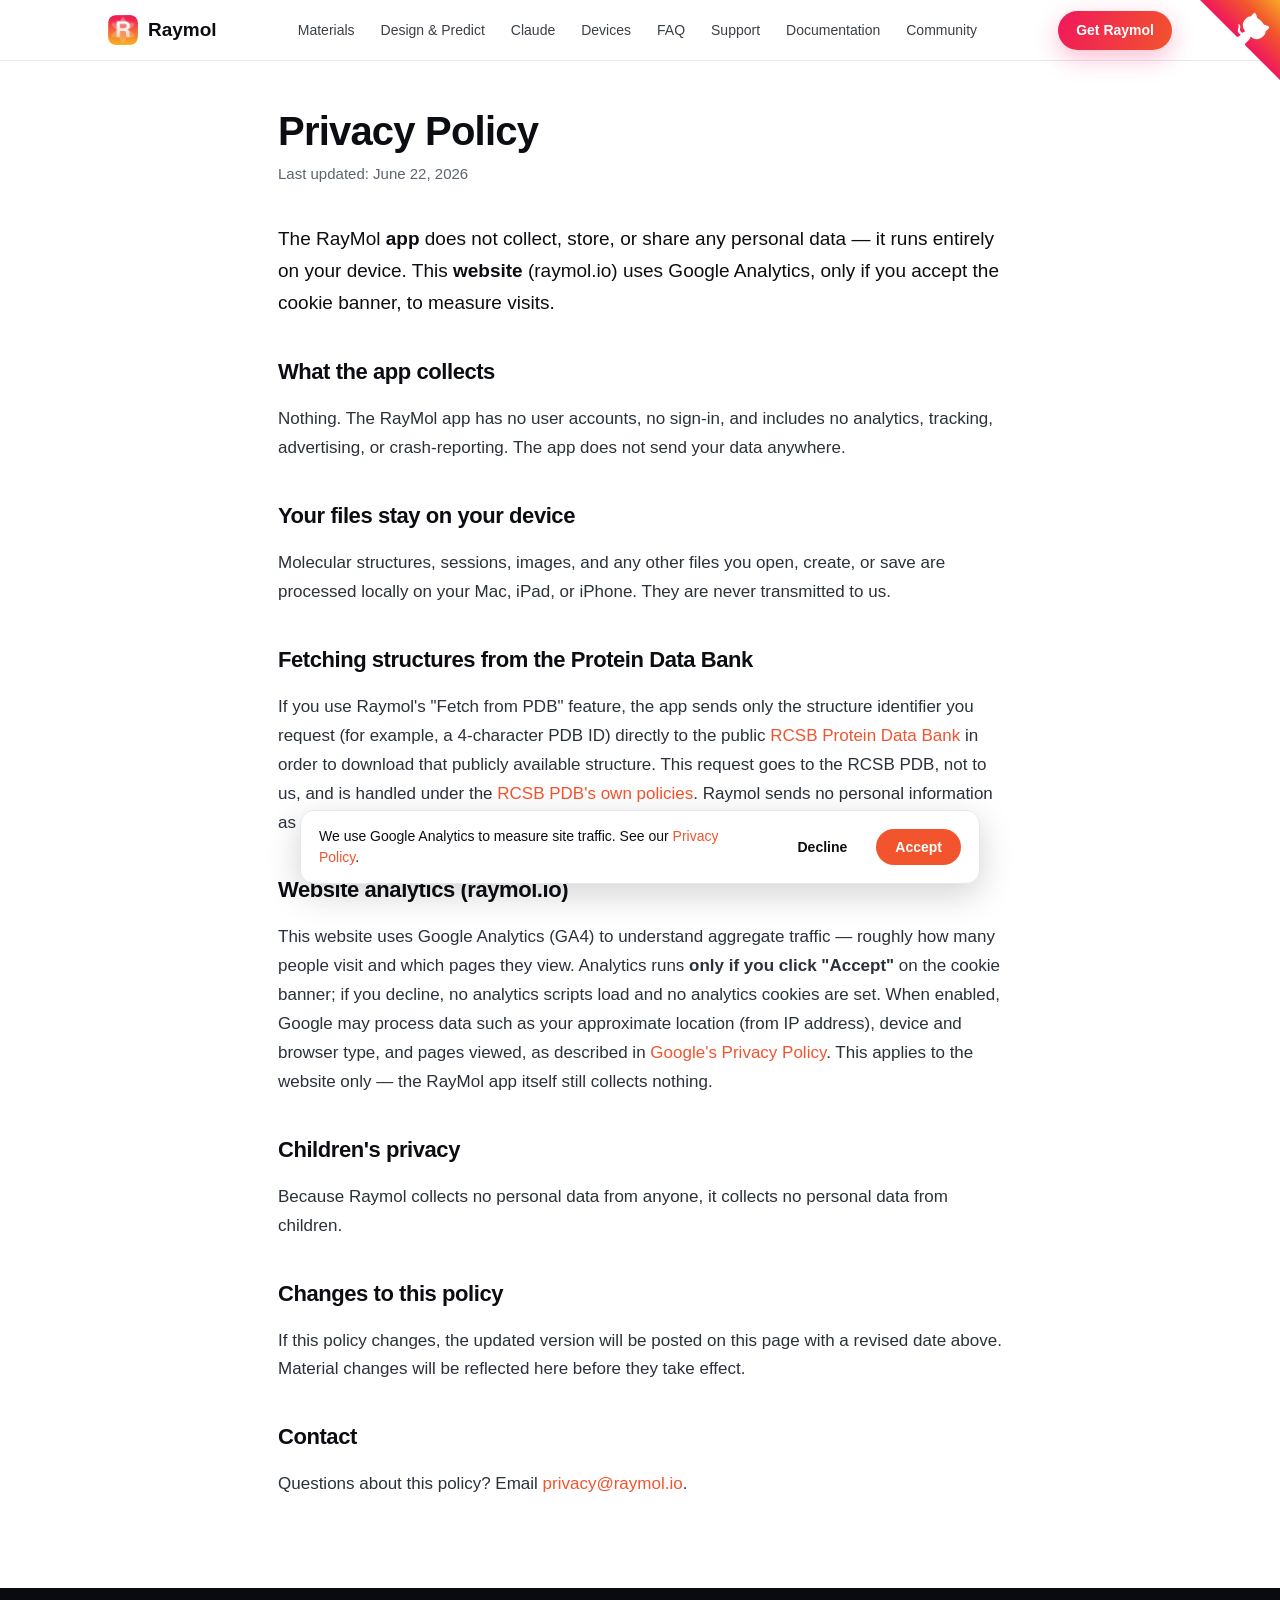
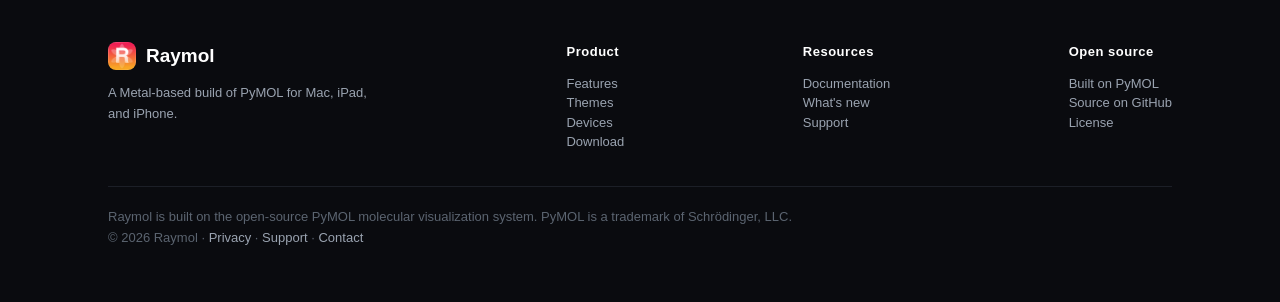
==== commit 8ba370c5: "Rename nav Wiki link to Documentation Co-Authored-By: Claude Sonnet 5.5 <noreply@anthropic.com>" ====
--- a/privacy.html
+++ b/privacy.html
@@ -78,7 +78,7 @@
 <nav aria-label="Primary"><div class="wrap">
   <a class="brand" href="/" style="text-decoration:none;color:inherit"><img class="ico" src="assets/raymol-app-icon.png?v=2" alt="Raymol"> Raymol</a>
   <div class="links" id="nav-links">
-    <a href="/#materials">Materials</a><a href="/#design-predict">Design &amp; Predict</a><a href="/#ai-connect">Claude</a><a href="/#devices">Devices</a><a href="/#faq">FAQ</a><a href="/support">Support</a><a href="https://github.com/javierbq/RayMol/tree/master/docs/src/content/docs">Wiki</a><a href="/community">Community</a>
+    <a href="/#materials">Materials</a><a href="/#design-predict">Design &amp; Predict</a><a href="/#ai-connect">Claude</a><a href="/#devices">Devices</a><a href="/#faq">FAQ</a><a href="/support">Support</a><a href="https://javierbq.github.io/RayMol/">Documentation</a><a href="/community">Community</a>
   </div>
   <button class="nav-toggle" aria-label="Menu" aria-expanded="false" aria-controls="nav-links">
     <span></span><span></span><span></span>
@@ -123,7 +123,7 @@
       <p style="margin-top:12px;line-height:1.6">A Metal-based build of PyMOL for Mac, iPad, and iPhone.</p>
     </div>
     <div><h4>Product</h4><a href="/#features">Features</a><br><a href="/#themes">Themes</a><br><a href="/#devices">Devices</a><br><a href="/#download">Download</a></div>
-    <div><h4>Resources</h4><a href="https://github.com/javierbq/RayMol/tree/master/docs/src/content/docs">Documentation</a><br><a href="https://github.com/javierbq/RayMol/releases/tag/v1.12.0">What's new</a><br><a href="/support">Support</a></div>
+    <div><h4>Resources</h4><a href="https://javierbq.github.io/RayMol/">Documentation</a><br><a href="https://github.com/javierbq/RayMol/releases/tag/v1.12.0">What's new</a><br><a href="/support">Support</a></div>
     <div><h4>Open source</h4><a href="https://github.com/schrodinger/pymol-open-source">Built on PyMOL</a><br><a href="https://github.com/javierbq/raymol">Source on GitHub</a><br>License</div>
   </div>
   <div class="credit">
